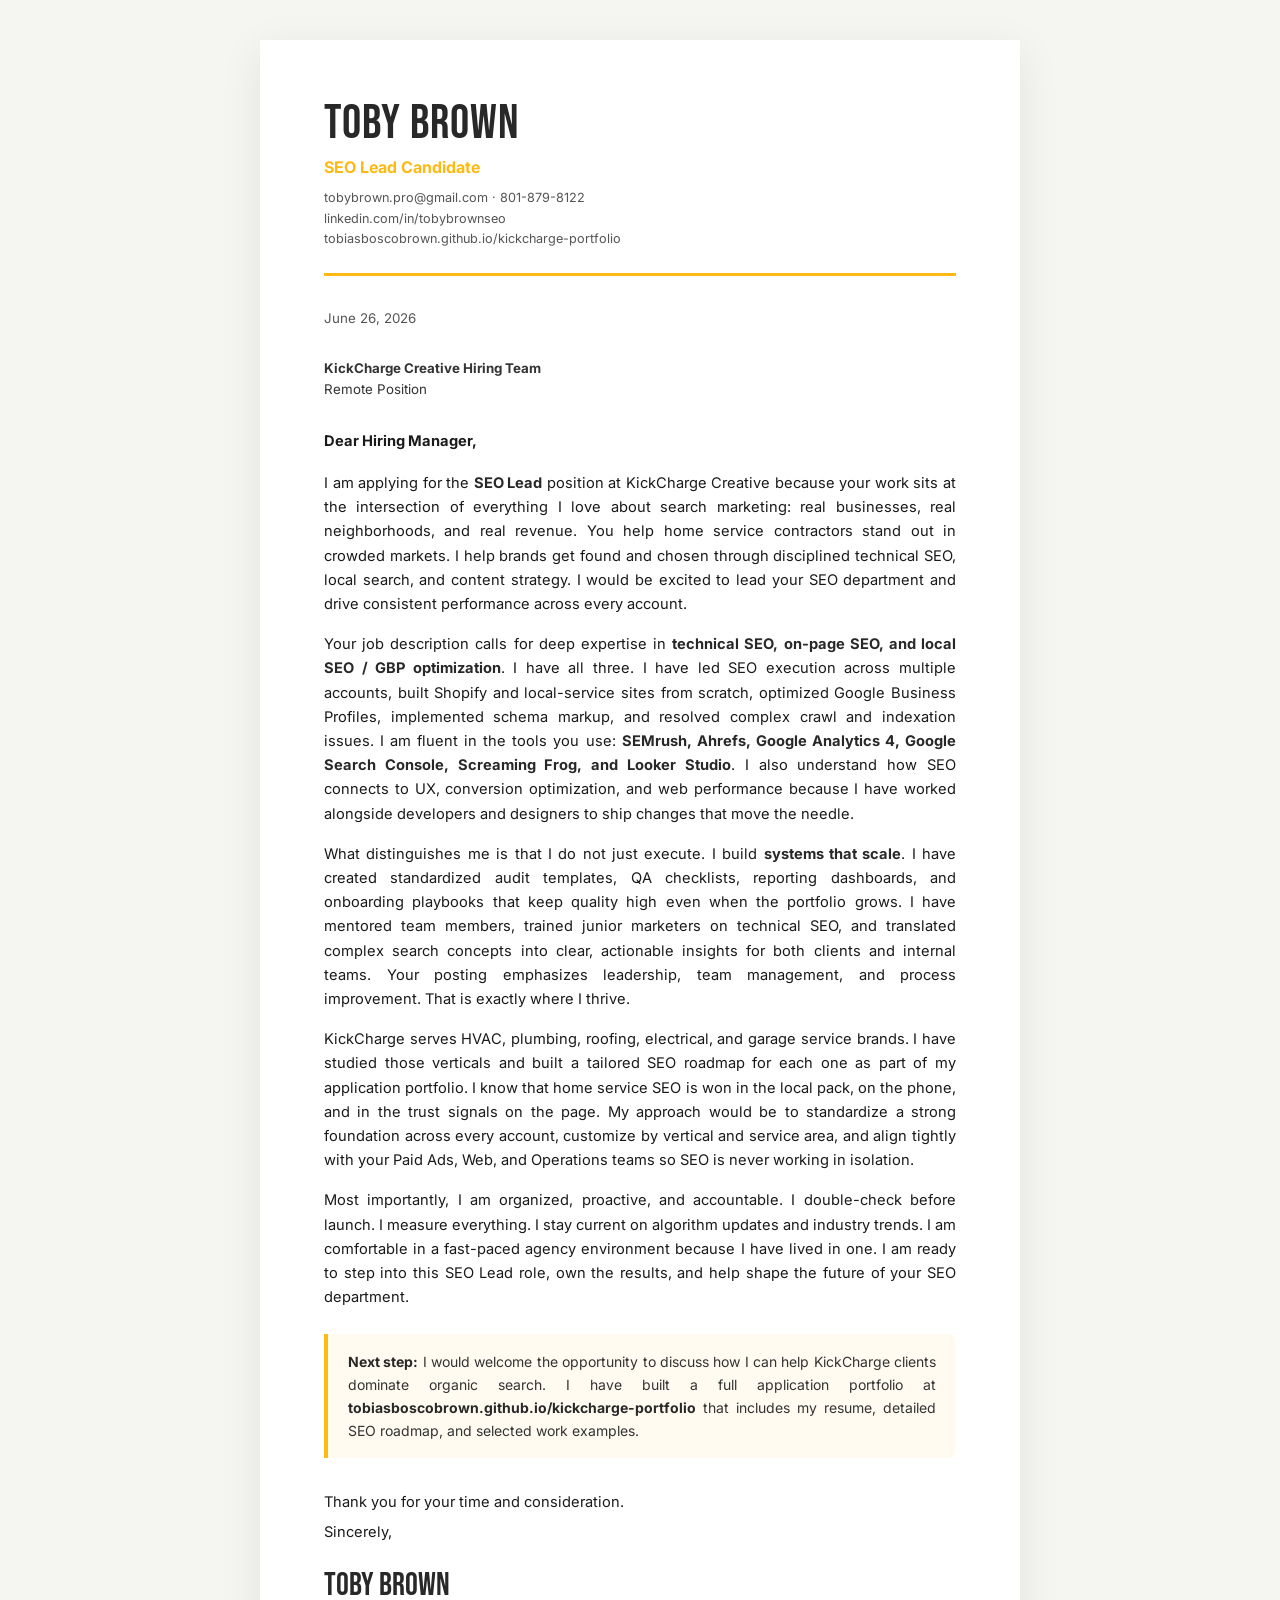
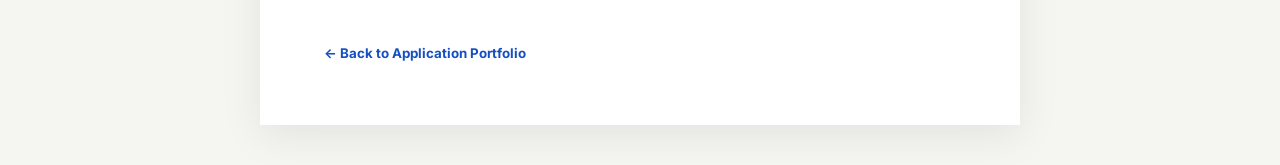
==== cover-letter.html @ a26fe8a9 "Initial tailored portfolio for KickCharge SEO Lead" ====
<!DOCTYPE html>
<html lang="en">
<head>
  <meta charset="UTF-8" />
  <meta name="viewport" content="width=device-width, initial-scale=1.0" />
  <title>Toby Brown - Cover Letter | KickCharge Creative SEO Lead</title>
  <meta name="description" content="Cover letter for the SEO Lead role at KickCharge Creative." />
  <link href="https://fonts.googleapis.com/css2?family=Inter:wght@400;600;700;800&family=Bebas+Neue&display=swap" rel="stylesheet" />
  <style>
    * { margin: 0; padding: 0; box-sizing: border-box; }
    body {
      font-family: 'Inter', sans-serif;
      font-size: 11pt;
      color: #1a1a1a;
      background: #f5f5f2;
      line-height: 1.65;
    }
    .page {
      max-width: 760px;
      margin: 40px auto;
      background: #fff;
      padding: 60px 64px;
      box-shadow: 0 10px 40px rgba(0,0,0,0.08);
    }
    .letterhead {
      border-bottom: 3px solid #feba12;
      padding-bottom: 24px;
      margin-bottom: 32px;
    }
    .letterhead-name {
      font-family: 'Bebas Neue', sans-serif;
      font-size: 36pt;
      letter-spacing: 1px;
      color: #292828;
      line-height: 1;
      margin-bottom: 6px;
    }
    .letterhead-title {
      font-size: 12pt;
      font-weight: 700;
      color: #feba12;
      margin-bottom: 8px;
    }
    .letterhead-contact {
      font-size: 9.5pt;
      color: #555;
      line-height: 1.6;
    }
    .date {
      font-size: 10pt;
      color: #555;
      margin-bottom: 28px;
    }
    .recipient {
      font-size: 10pt;
      color: #333;
      margin-bottom: 28px;
      line-height: 1.6;
    }
    .salutation {
      font-weight: 700;
      margin-bottom: 18px;
    }
    .body p {
      margin-bottom: 16px;
      text-align: justify;
    }
    .body p strong {
      color: #292828;
      font-weight: 700;
    }
    .closing {
      margin-top: 32px;
    }
    .closing p { margin-bottom: 6px; }
    .signature {
      font-family: 'Bebas Neue', sans-serif;
      font-size: 24pt;
      color: #292828;
      margin-top: 16px;
    }
    .cta-box {
      background: #fffbf0;
      border-left: 4px solid #feba12;
      padding: 16px 20px;
      border-radius: 0 8px 8px 0;
      margin: 24px 0;
    }
    .cta-box p {
      margin: 0;
      font-size: 10.5pt;
      color: #333;
    }
    .back-link {
      display: inline-block;
      margin-top: 30px;
      font-size: 10pt;
      font-weight: 700;
      color: #154fc1;
      text-decoration: none;
    }
    .back-link:hover { text-decoration: underline; }
    @media print {
      body { background: #fff; }
      .page { box-shadow: none; margin: 0; padding: 0; }
    }
    @media (max-width: 600px) {
      .page { padding: 32px; margin: 20px; }
      .letterhead-name { font-size: 28pt; }
    }
  </style>
</head>
<body>
  <div class="page">
    <div class="letterhead">
      <div class="letterhead-name">TOBY BROWN</div>
      <div class="letterhead-title">SEO Lead Candidate</div>
      <div class="letterhead-contact">
        tobybrown.pro@gmail.com &middot; 801-879-8122<br />
        linkedin.com/in/tobybrownseo<br />
        tobiasboscobrown.github.io/kickcharge-portfolio
      </div>
    </div>

    <div class="date">June 26, 2026</div>

    <div class="recipient">
      <strong>KickCharge Creative Hiring Team</strong><br />
      Remote Position
    </div>

    <div class="salutation">Dear Hiring Manager,</div>

    <div class="body">
      <p>I am applying for the <strong>SEO Lead</strong> position at KickCharge Creative because your work sits at the intersection of everything I love about search marketing: real businesses, real neighborhoods, and real revenue. You help home service contractors stand out in crowded markets. I help brands get found and chosen through disciplined technical SEO, local search, and content strategy. I would be excited to lead your SEO department and drive consistent performance across every account.</p>

      <p>Your job description calls for deep expertise in <strong>technical SEO, on-page SEO, and local SEO / GBP optimization</strong>. I have all three. I have led SEO execution across multiple accounts, built Shopify and local-service sites from scratch, optimized Google Business Profiles, implemented schema markup, and resolved complex crawl and indexation issues. I am fluent in the tools you use: <strong>SEMrush, Ahrefs, Google Analytics 4, Google Search Console, Screaming Frog, and Looker Studio</strong>. I also understand how SEO connects to UX, conversion optimization, and web performance because I have worked alongside developers and designers to ship changes that move the needle.</p>

      <p>What distinguishes me is that I do not just execute. I build <strong>systems that scale</strong>. I have created standardized audit templates, QA checklists, reporting dashboards, and onboarding playbooks that keep quality high even when the portfolio grows. I have mentored team members, trained junior marketers on technical SEO, and translated complex search concepts into clear, actionable insights for both clients and internal teams. Your posting emphasizes leadership, team management, and process improvement. That is exactly where I thrive.</p>

      <p>KickCharge serves HVAC, plumbing, roofing, electrical, and garage service brands. I have studied those verticals and built a tailored SEO roadmap for each one as part of my application portfolio. I know that home service SEO is won in the local pack, on the phone, and in the trust signals on the page. My approach would be to standardize a strong foundation across every account, customize by vertical and service area, and align tightly with your Paid Ads, Web, and Operations teams so SEO is never working in isolation.</p>

      <p>Most importantly, I am organized, proactive, and accountable. I double-check before launch. I measure everything. I stay current on algorithm updates and industry trends. I am comfortable in a fast-paced agency environment because I have lived in one. I am ready to step into this SEO Lead role, own the results, and help shape the future of your SEO department.</p>

      <div class="cta-box">
        <p><strong>Next step:</strong> I would welcome the opportunity to discuss how I can help KickCharge clients dominate organic search. I have built a full application portfolio at <strong>tobiasboscobrown.github.io/kickcharge-portfolio</strong> that includes my resume, detailed SEO roadmap, and selected work examples.</p>
      </div>
    </div>

    <div class="closing">
      <p>Thank you for your time and consideration.</p>
      <p>Sincerely,</p>
      <div class="signature">Toby Brown</div>
    </div>

    <a href="index.html" class="back-link">&larr; Back to Application Portfolio</a>
  </div>
</body>
</html>
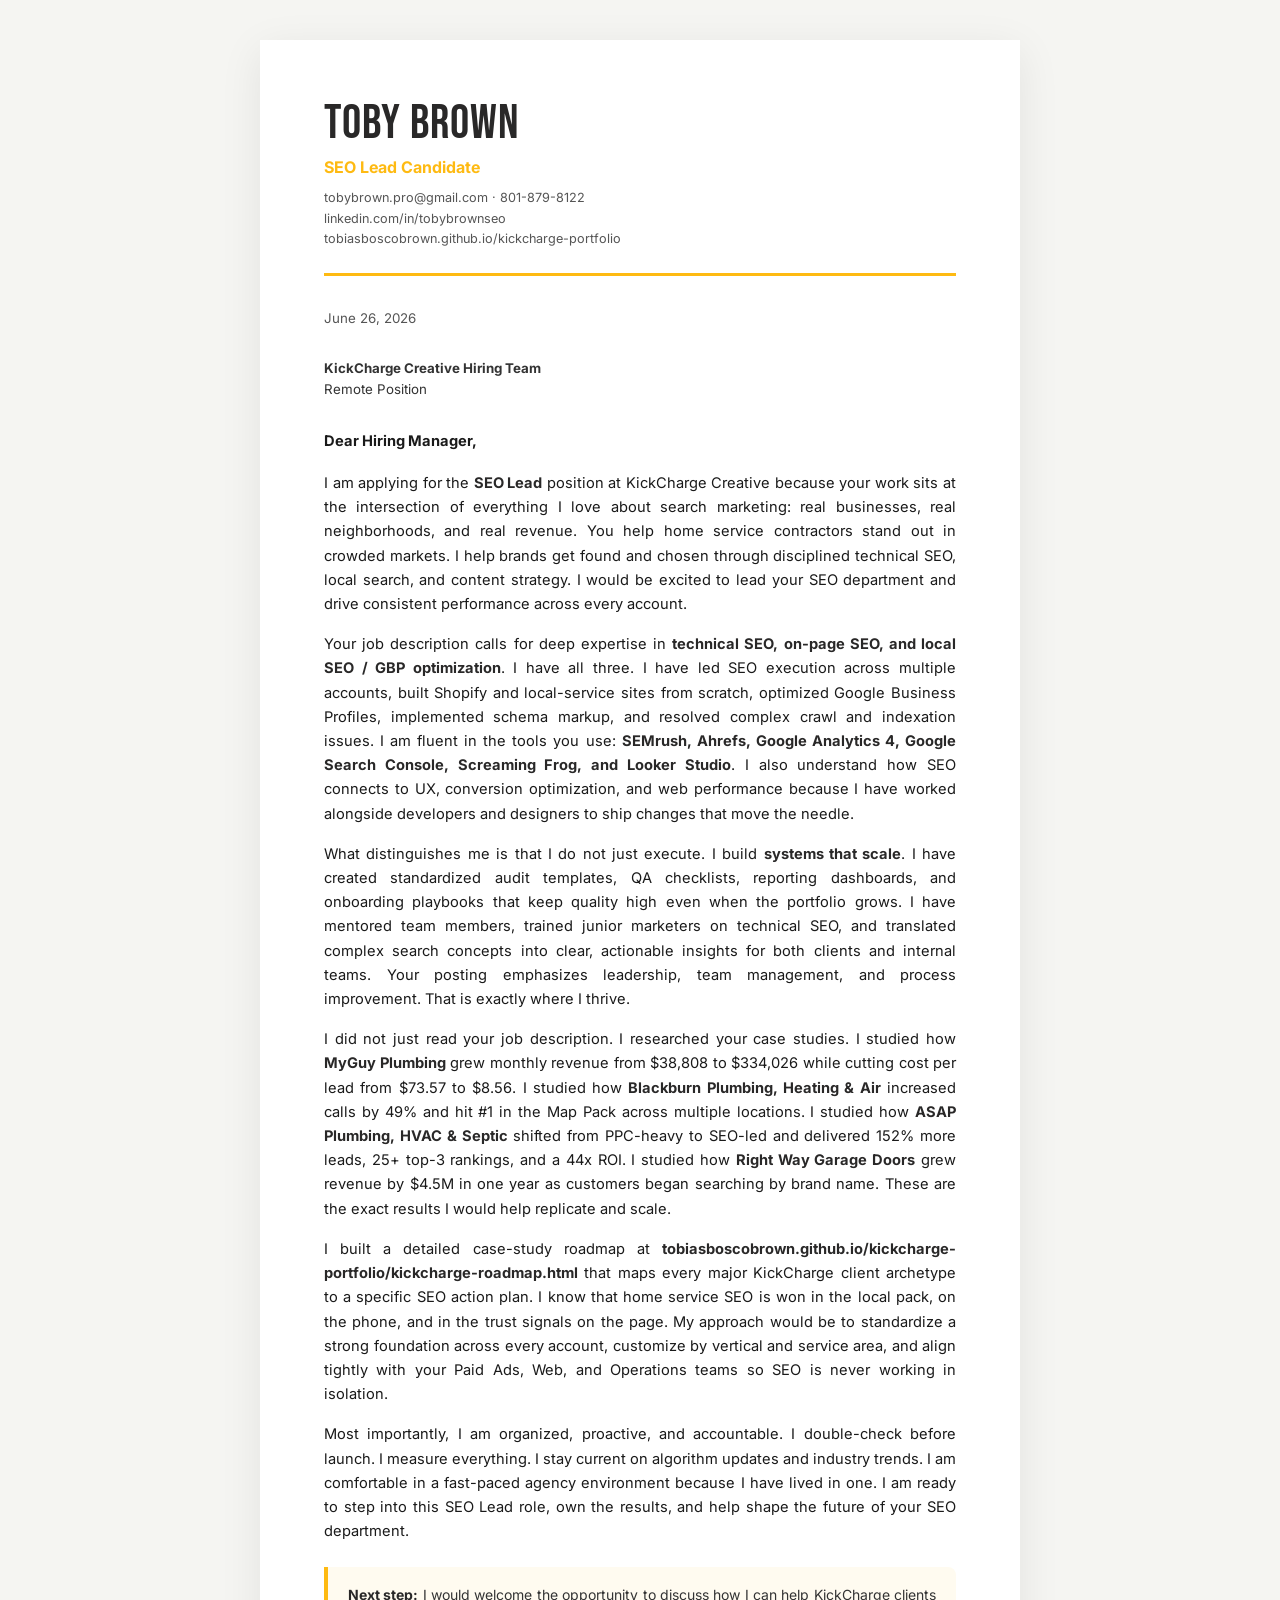
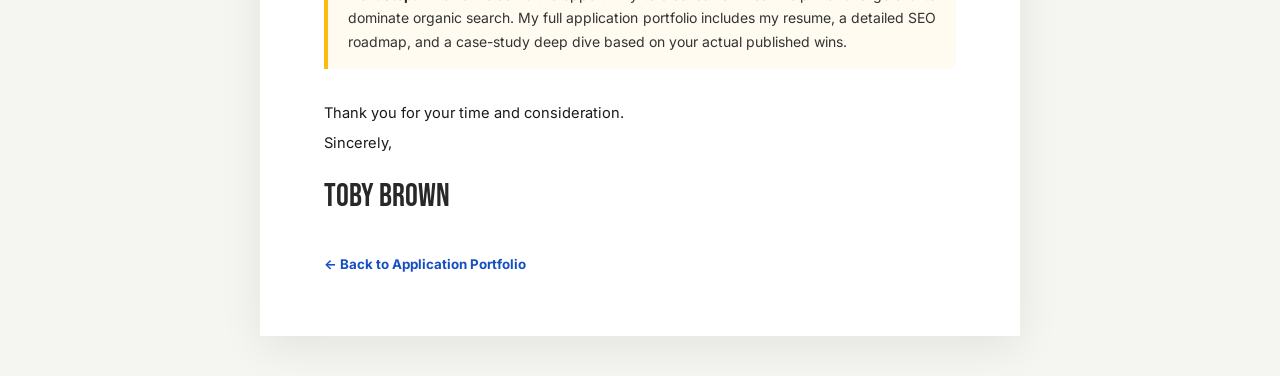
==== commit 749ba9db: "Add case-study roadmap and update cover letter, resume, and links" ====
--- a/cover-letter.html
+++ b/cover-letter.html
@@ -138,12 +138,14 @@
 
       <p>What distinguishes me is that I do not just execute. I build <strong>systems that scale</strong>. I have created standardized audit templates, QA checklists, reporting dashboards, and onboarding playbooks that keep quality high even when the portfolio grows. I have mentored team members, trained junior marketers on technical SEO, and translated complex search concepts into clear, actionable insights for both clients and internal teams. Your posting emphasizes leadership, team management, and process improvement. That is exactly where I thrive.</p>
 
-      <p>KickCharge serves HVAC, plumbing, roofing, electrical, and garage service brands. I have studied those verticals and built a tailored SEO roadmap for each one as part of my application portfolio. I know that home service SEO is won in the local pack, on the phone, and in the trust signals on the page. My approach would be to standardize a strong foundation across every account, customize by vertical and service area, and align tightly with your Paid Ads, Web, and Operations teams so SEO is never working in isolation.</p>
+      <p>I did not just read your job description. I researched your case studies. I studied how <strong>MyGuy Plumbing</strong> grew monthly revenue from $38,808 to $334,026 while cutting cost per lead from $73.57 to $8.56. I studied how <strong>Blackburn Plumbing, Heating &amp; Air</strong> increased calls by 49% and hit #1 in the Map Pack across multiple locations. I studied how <strong>ASAP Plumbing, HVAC &amp; Septic</strong> shifted from PPC-heavy to SEO-led and delivered 152% more leads, 25+ top-3 rankings, and a 44x ROI. I studied how <strong>Right Way Garage Doors</strong> grew revenue by $4.5M in one year as customers began searching by brand name. These are the exact results I would help replicate and scale.</p>
+
+      <p>I built a detailed case-study roadmap at <strong>tobiasboscobrown.github.io/kickcharge-portfolio/kickcharge-roadmap.html</strong> that maps every major KickCharge client archetype to a specific SEO action plan. I know that home service SEO is won in the local pack, on the phone, and in the trust signals on the page. My approach would be to standardize a strong foundation across every account, customize by vertical and service area, and align tightly with your Paid Ads, Web, and Operations teams so SEO is never working in isolation.</p>
 
       <p>Most importantly, I am organized, proactive, and accountable. I double-check before launch. I measure everything. I stay current on algorithm updates and industry trends. I am comfortable in a fast-paced agency environment because I have lived in one. I am ready to step into this SEO Lead role, own the results, and help shape the future of your SEO department.</p>
 
       <div class="cta-box">
-        <p><strong>Next step:</strong> I would welcome the opportunity to discuss how I can help KickCharge clients dominate organic search. I have built a full application portfolio at <strong>tobiasboscobrown.github.io/kickcharge-portfolio</strong> that includes my resume, detailed SEO roadmap, and selected work examples.</p>
+        <p><strong>Next step:</strong> I would welcome the opportunity to discuss how I can help KickCharge clients dominate organic search. My full application portfolio includes my resume, a detailed SEO roadmap, and a case-study deep dive based on your actual published wins.</p>
       </div>
     </div>
 
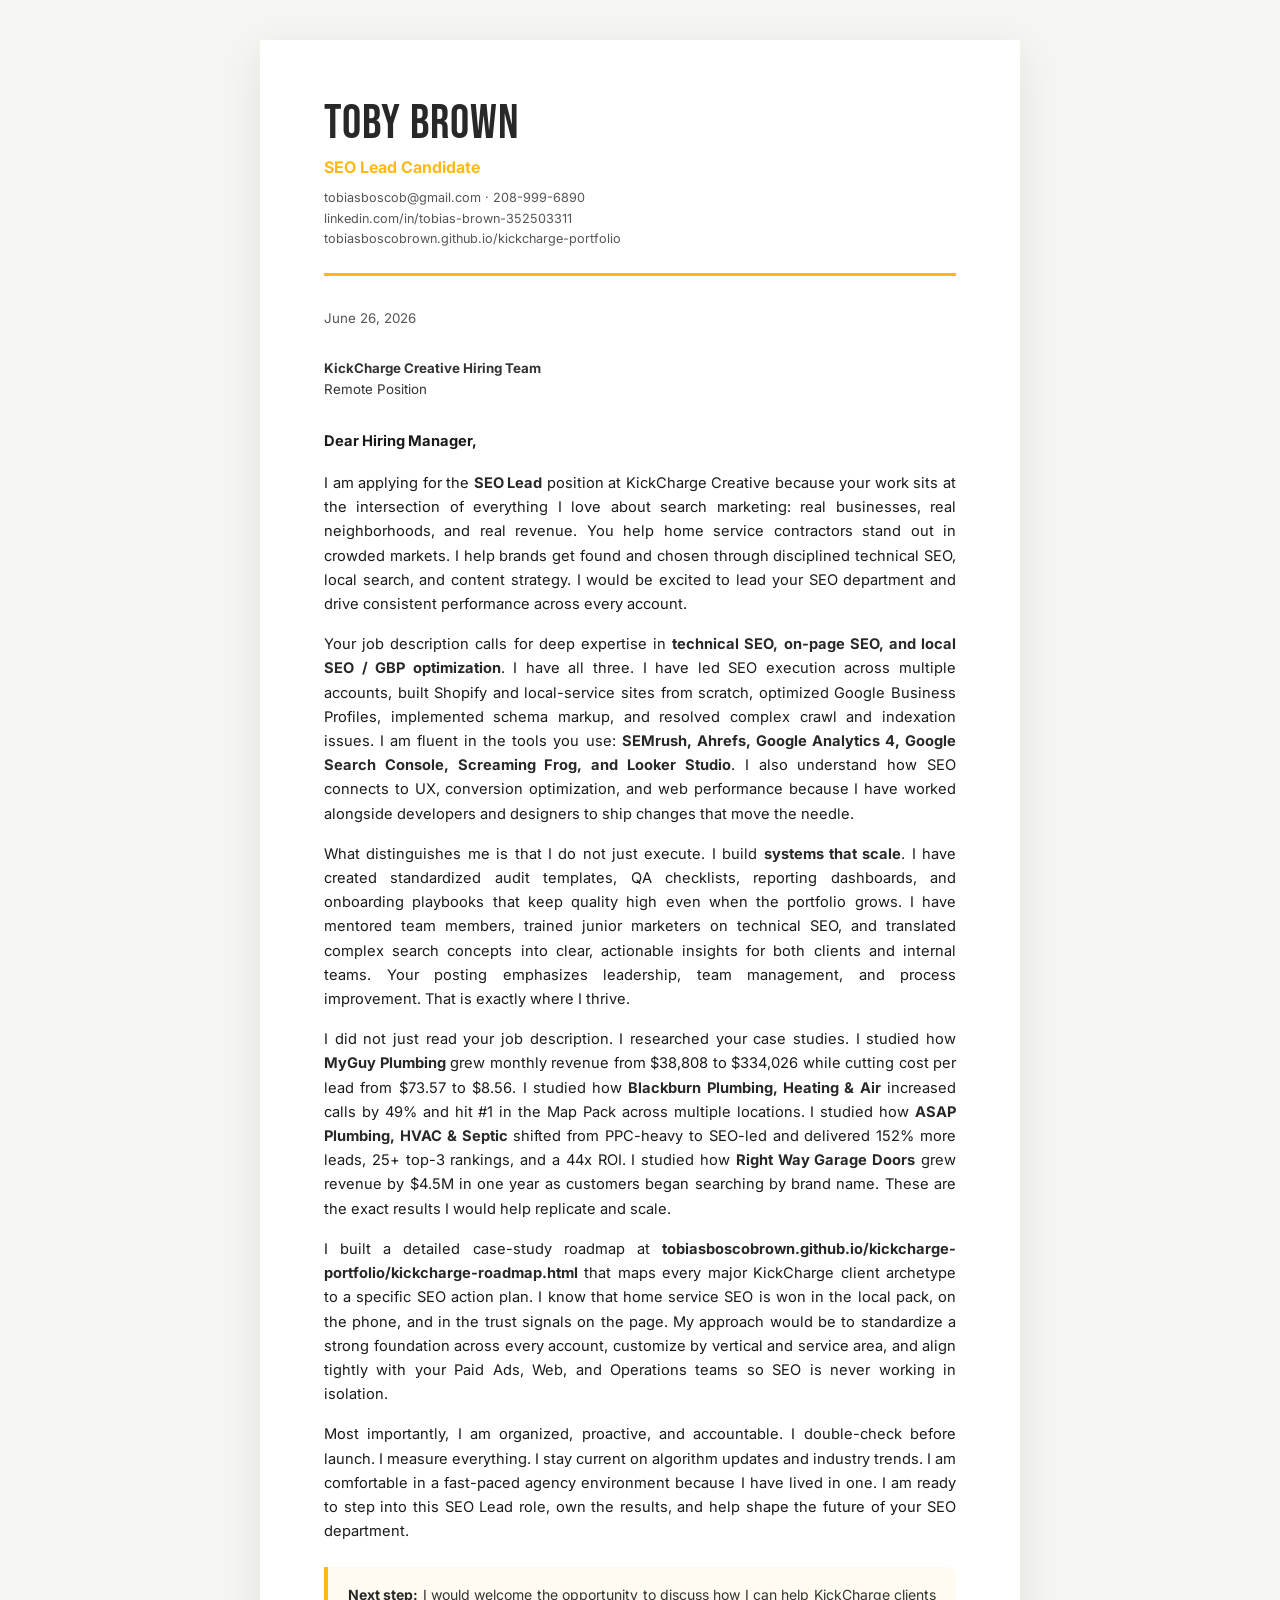
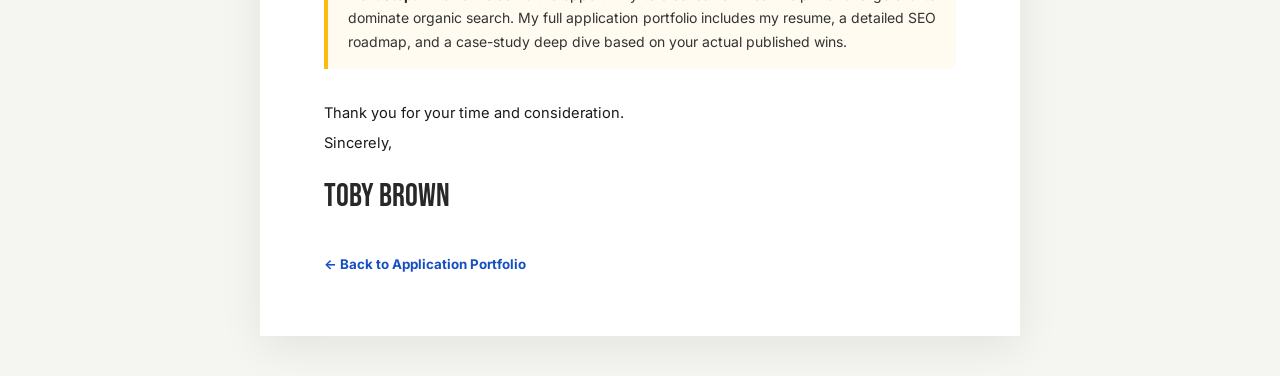
==== commit d529324b: "Update contact info: email, phone, and LinkedIn" ====
--- a/cover-letter.html
+++ b/cover-letter.html
@@ -116,8 +116,8 @@
       <div class="letterhead-name">TOBY BROWN</div>
       <div class="letterhead-title">SEO Lead Candidate</div>
       <div class="letterhead-contact">
-        tobybrown.pro@gmail.com &middot; 801-879-8122<br />
-        linkedin.com/in/tobybrownseo<br />
+        tobiasboscob@gmail.com &middot; 208-999-6890<br />
+        linkedin.com/in/tobias-brown-352503311<br />
         tobiasboscobrown.github.io/kickcharge-portfolio
       </div>
     </div>
